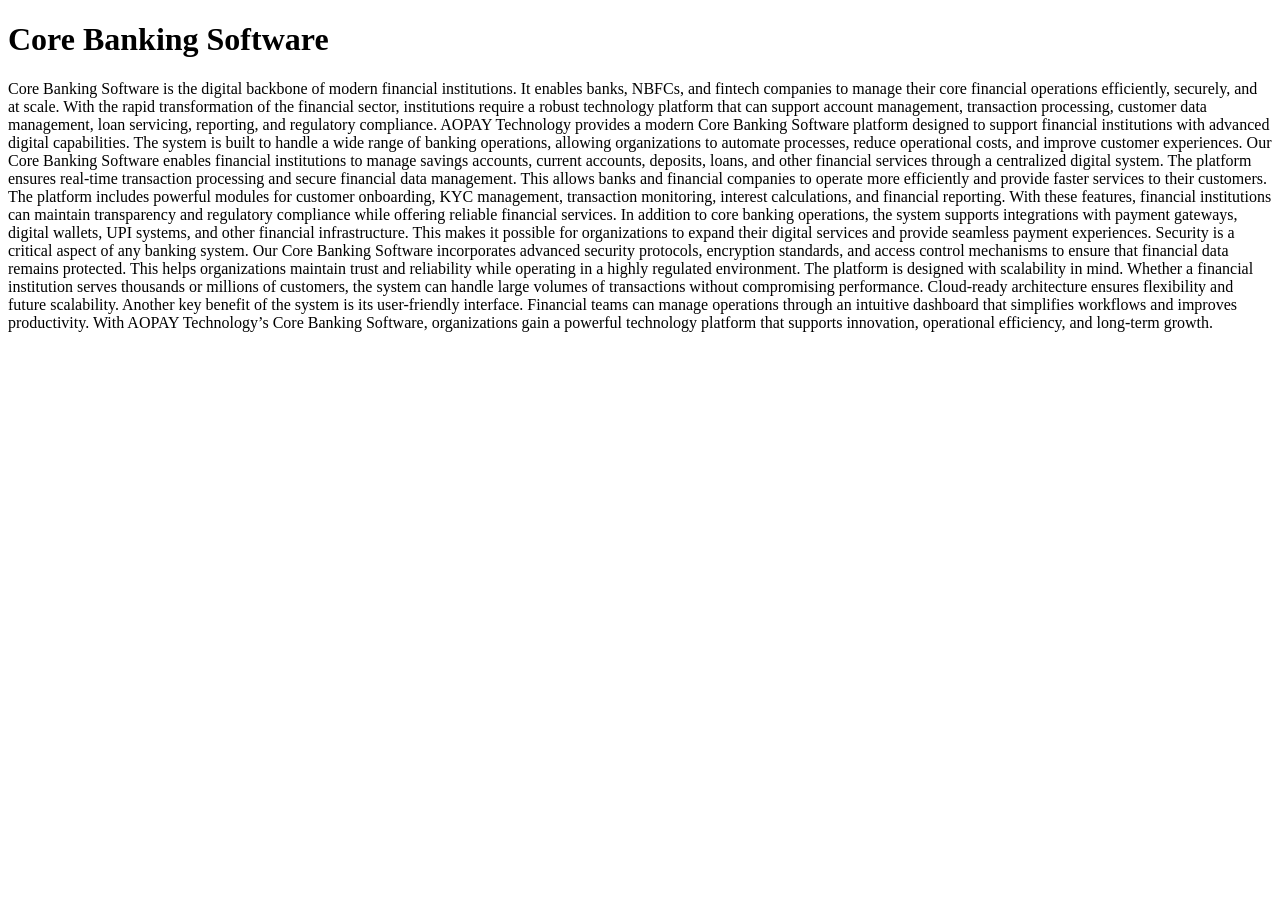
==== solutions/core-banking-software.html @ 965f029a "Create core-banking-software.html" ====
<!DOCTYPE html>
<html lang="en">

<head>

<title>Core Banking Software | AOPAY Technology</title>

<meta name="description" content="Core Banking Software for modern banks, NBFCs and fintech companies.">

<link rel="stylesheet" href="../css/style.css">

</head>

<body>

<h1>Core Banking Software</h1>

<p>

Core Banking Software is the digital backbone of modern financial institutions. It enables banks, NBFCs, and fintech companies to manage their core financial operations efficiently, securely, and at scale. With the rapid transformation of the financial sector, institutions require a robust technology platform that can support account management, transaction processing, customer data management, loan servicing, reporting, and regulatory compliance.

AOPAY Technology provides a modern Core Banking Software platform designed to support financial institutions with advanced digital capabilities. The system is built to handle a wide range of banking operations, allowing organizations to automate processes, reduce operational costs, and improve customer experiences.

Our Core Banking Software enables financial institutions to manage savings accounts, current accounts, deposits, loans, and other financial services through a centralized digital system. The platform ensures real-time transaction processing and secure financial data management. This allows banks and financial companies to operate more efficiently and provide faster services to their customers.

The platform includes powerful modules for customer onboarding, KYC management, transaction monitoring, interest calculations, and financial reporting. With these features, financial institutions can maintain transparency and regulatory compliance while offering reliable financial services.

In addition to core banking operations, the system supports integrations with payment gateways, digital wallets, UPI systems, and other financial infrastructure. This makes it possible for organizations to expand their digital services and provide seamless payment experiences.

Security is a critical aspect of any banking system. Our Core Banking Software incorporates advanced security protocols, encryption standards, and access control mechanisms to ensure that financial data remains protected. This helps organizations maintain trust and reliability while operating in a highly regulated environment.

The platform is designed with scalability in mind. Whether a financial institution serves thousands or millions of customers, the system can handle large volumes of transactions without compromising performance. Cloud-ready architecture ensures flexibility and future scalability.

Another key benefit of the system is its user-friendly interface. Financial teams can manage operations through an intuitive dashboard that simplifies workflows and improves productivity.

With AOPAY Technology’s Core Banking Software, organizations gain a powerful technology platform that supports innovation, operational efficiency, and long-term growth.

</p>

</body>
</html>
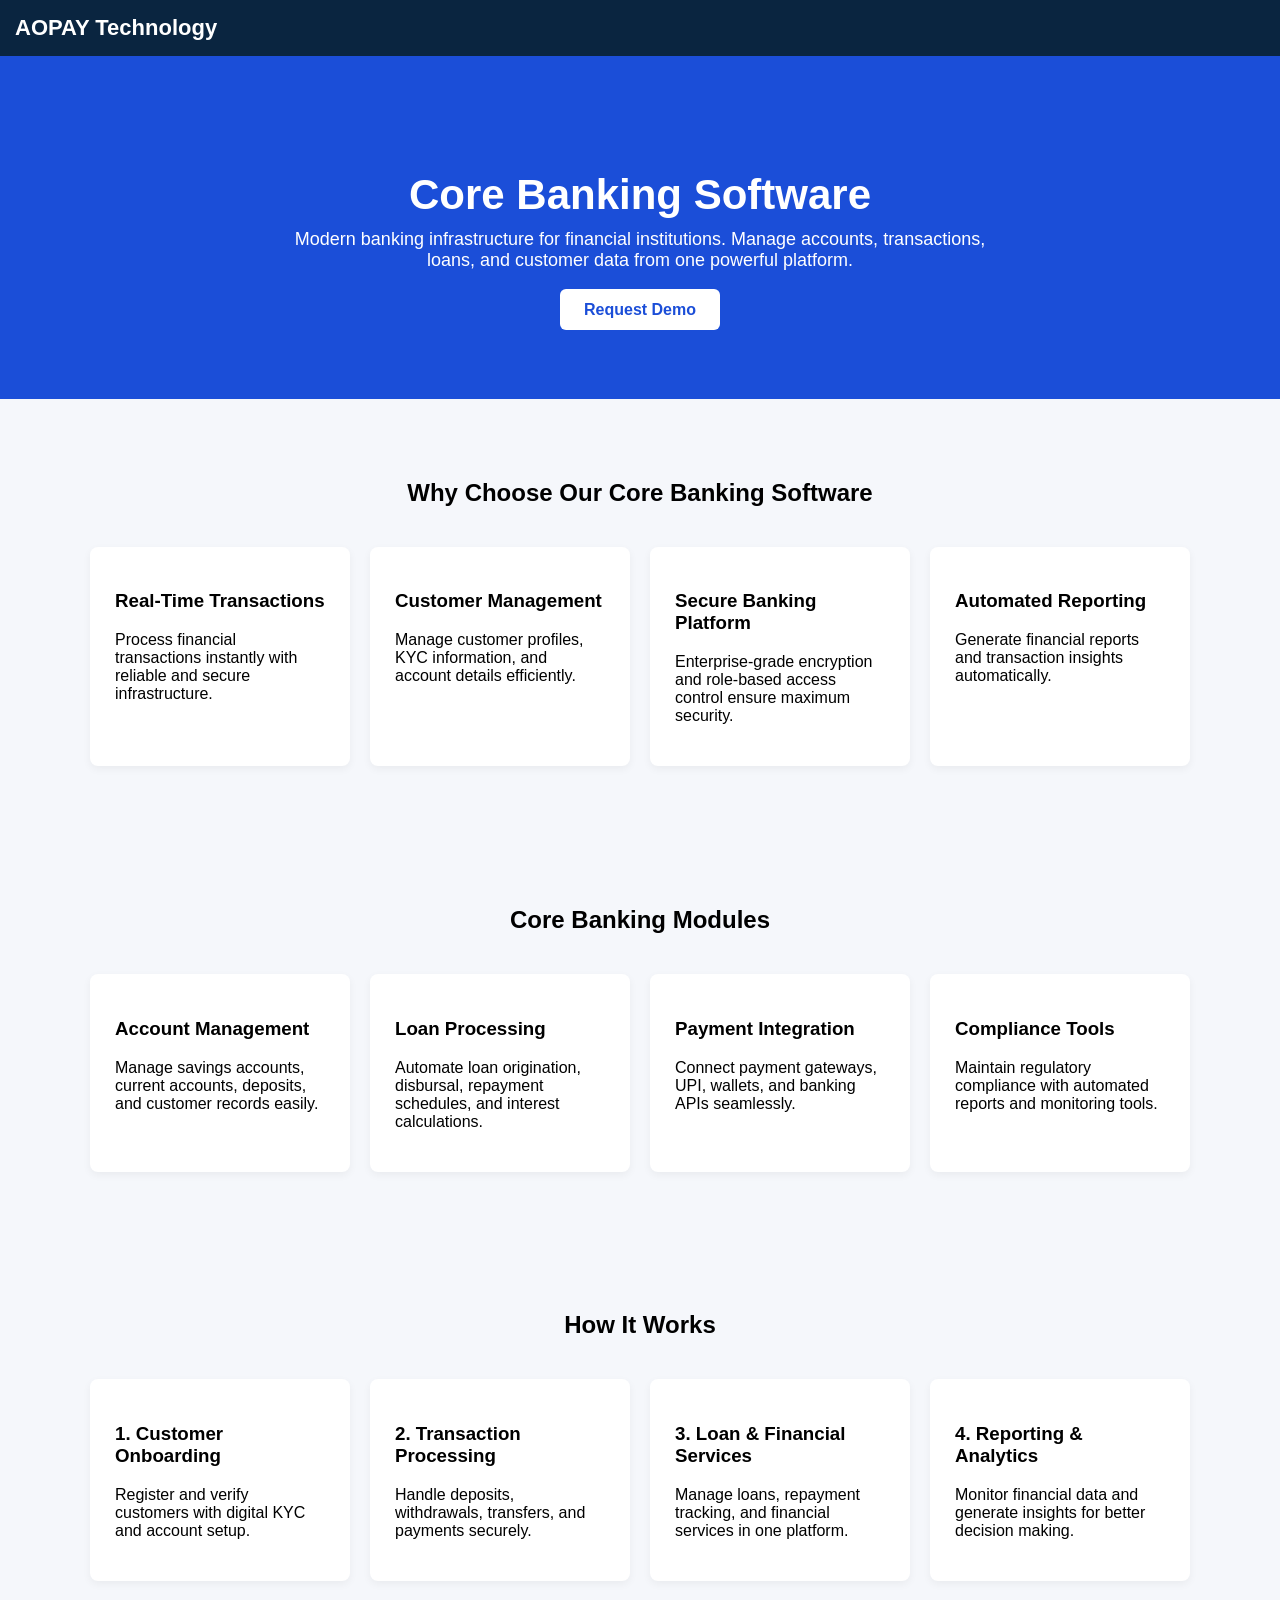
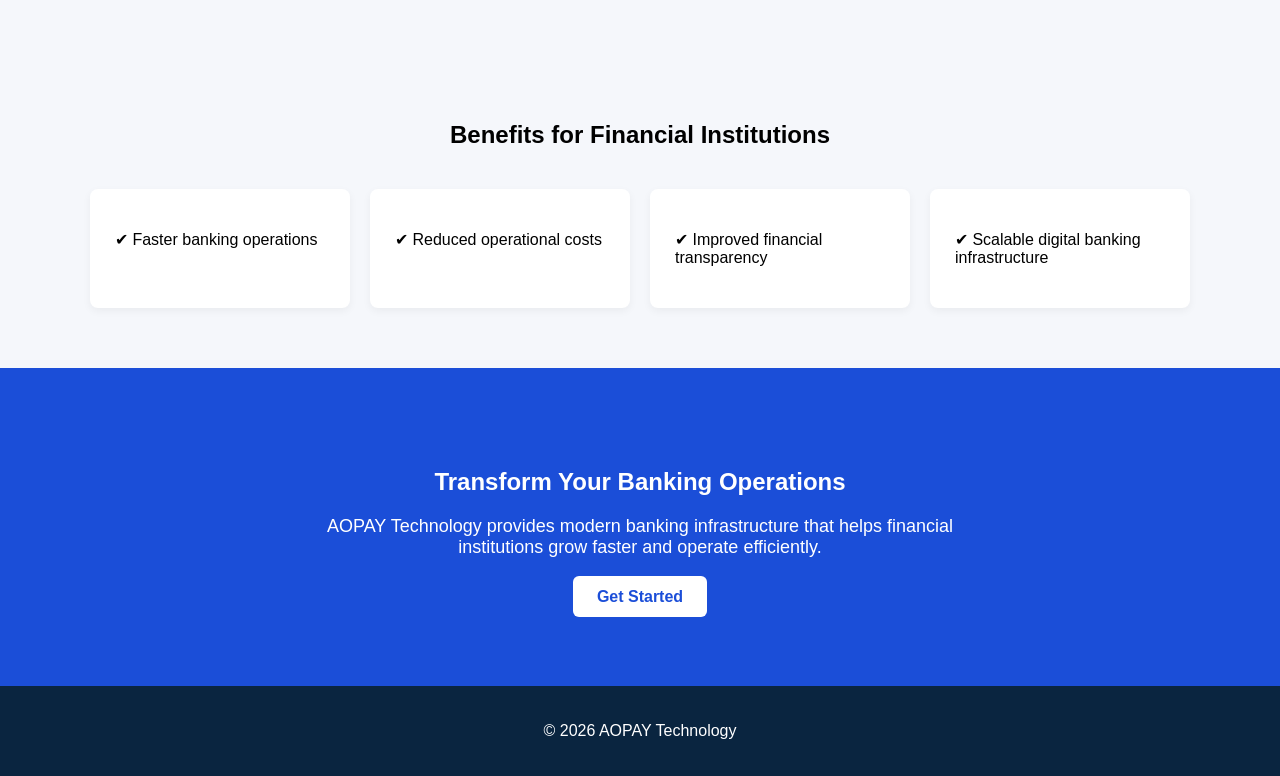
==== commit 86002c57: "Update core-banking-software.html" ====
--- a/solutions/core-banking-software.html
+++ b/solutions/core-banking-software.html
@@ -3,39 +3,269 @@
 
 <head>
 
+<meta charset="UTF-8">
+<meta name="viewport" content="width=device-width, initial-scale=1">
+
 <title>Core Banking Software | AOPAY Technology</title>
 
-<meta name="description" content="Core Banking Software for modern banks, NBFCs and fintech companies.">
+<meta name="description" content="Modern Core Banking Software for banks, NBFCs, and fintech companies. Manage accounts, transactions, loans, and reporting with secure banking technology.">
 
 <link rel="stylesheet" href="../css/style.css">
 
+<style>
+
+body{
+font-family:Arial;
+margin:0;
+background:#f5f7fb;
+}
+
+header{
+background:#0a2540;
+padding:15px;
+}
+
+header a{
+color:white;
+text-decoration:none;
+font-size:22px;
+font-weight:bold;
+}
+
+.hero{
+background:#1b4ed8;
+color:white;
+padding:80px 20px;
+text-align:center;
+}
+
+.hero h1{
+font-size:42px;
+margin-bottom:10px;
+}
+
+.hero p{
+max-width:700px;
+margin:auto;
+font-size:18px;
+}
+
+.cta{
+margin-top:30px;
+}
+
+.cta a{
+background:white;
+color:#1b4ed8;
+padding:12px 24px;
+border-radius:6px;
+text-decoration:none;
+font-weight:bold;
+}
+
+.section{
+padding:60px 20px;
+max-width:1100px;
+margin:auto;
+}
+
+.section h2{
+text-align:center;
+margin-bottom:40px;
+}
+
+.grid{
+display:grid;
+grid-template-columns:repeat(auto-fit,minmax(250px,1fr));
+gap:20px;
+}
+
+.card{
+background:white;
+padding:25px;
+border-radius:8px;
+box-shadow:0 3px 8px rgba(0,0,0,0.05);
+}
+
+.steps{
+display:grid;
+grid-template-columns:repeat(auto-fit,minmax(220px,1fr));
+gap:20px;
+}
+
+footer{
+background:#0a2540;
+color:white;
+text-align:center;
+padding:20px;
+}
+
+</style>
+
 </head>
 
 <body>
 
+<header>
+
+<a href="../index.html">AOPAY Technology</a>
+
+</header>
+
+<section class="hero">
+
 <h1>Core Banking Software</h1>
 
 <p>
 
-Core Banking Software is the digital backbone of modern financial institutions. It enables banks, NBFCs, and fintech companies to manage their core financial operations efficiently, securely, and at scale. With the rapid transformation of the financial sector, institutions require a robust technology platform that can support account management, transaction processing, customer data management, loan servicing, reporting, and regulatory compliance.
-
-AOPAY Technology provides a modern Core Banking Software platform designed to support financial institutions with advanced digital capabilities. The system is built to handle a wide range of banking operations, allowing organizations to automate processes, reduce operational costs, and improve customer experiences.
-
-Our Core Banking Software enables financial institutions to manage savings accounts, current accounts, deposits, loans, and other financial services through a centralized digital system. The platform ensures real-time transaction processing and secure financial data management. This allows banks and financial companies to operate more efficiently and provide faster services to their customers.
-
-The platform includes powerful modules for customer onboarding, KYC management, transaction monitoring, interest calculations, and financial reporting. With these features, financial institutions can maintain transparency and regulatory compliance while offering reliable financial services.
-
-In addition to core banking operations, the system supports integrations with payment gateways, digital wallets, UPI systems, and other financial infrastructure. This makes it possible for organizations to expand their digital services and provide seamless payment experiences.
-
-Security is a critical aspect of any banking system. Our Core Banking Software incorporates advanced security protocols, encryption standards, and access control mechanisms to ensure that financial data remains protected. This helps organizations maintain trust and reliability while operating in a highly regulated environment.
-
-The platform is designed with scalability in mind. Whether a financial institution serves thousands or millions of customers, the system can handle large volumes of transactions without compromising performance. Cloud-ready architecture ensures flexibility and future scalability.
-
-Another key benefit of the system is its user-friendly interface. Financial teams can manage operations through an intuitive dashboard that simplifies workflows and improves productivity.
-
-With AOPAY Technology’s Core Banking Software, organizations gain a powerful technology platform that supports innovation, operational efficiency, and long-term growth.
+Modern banking infrastructure for financial institutions. Manage accounts, transactions, loans, and customer data from one powerful platform.
 
 </p>
 
+<div class="cta">
+<a href="../contact.html">Request Demo</a>
+</div>
+
+</section>
+
+<section class="section">
+
+<h2>Why Choose Our Core Banking Software</h2>
+
+<div class="grid">
+
+<div class="card">
+<h3>Real-Time Transactions</h3>
+<p>Process financial transactions instantly with reliable and secure infrastructure.</p>
+</div>
+
+<div class="card">
+<h3>Customer Management</h3>
+<p>Manage customer profiles, KYC information, and account details efficiently.</p>
+</div>
+
+<div class="card">
+<h3>Secure Banking Platform</h3>
+<p>Enterprise-grade encryption and role-based access control ensure maximum security.</p>
+</div>
+
+<div class="card">
+<h3>Automated Reporting</h3>
+<p>Generate financial reports and transaction insights automatically.</p>
+</div>
+
+</div>
+
+</section>
+
+<section class="section">
+
+<h2>Core Banking Modules</h2>
+
+<div class="grid">
+
+<div class="card">
+<h3>Account Management</h3>
+<p>Manage savings accounts, current accounts, deposits, and customer records easily.</p>
+</div>
+
+<div class="card">
+<h3>Loan Processing</h3>
+<p>Automate loan origination, disbursal, repayment schedules, and interest calculations.</p>
+</div>
+
+<div class="card">
+<h3>Payment Integration</h3>
+<p>Connect payment gateways, UPI, wallets, and banking APIs seamlessly.</p>
+</div>
+
+<div class="card">
+<h3>Compliance Tools</h3>
+<p>Maintain regulatory compliance with automated reports and monitoring tools.</p>
+</div>
+
+</div>
+
+</section>
+
+<section class="section">
+
+<h2>How It Works</h2>
+
+<div class="steps">
+
+<div class="card">
+<h3>1. Customer Onboarding</h3>
+<p>Register and verify customers with digital KYC and account setup.</p>
+</div>
+
+<div class="card">
+<h3>2. Transaction Processing</h3>
+<p>Handle deposits, withdrawals, transfers, and payments securely.</p>
+</div>
+
+<div class="card">
+<h3>3. Loan & Financial Services</h3>
+<p>Manage loans, repayment tracking, and financial services in one platform.</p>
+</div>
+
+<div class="card">
+<h3>4. Reporting & Analytics</h3>
+<p>Monitor financial data and generate insights for better decision making.</p>
+</div>
+
+</div>
+
+</section>
+
+<section class="section">
+
+<h2>Benefits for Financial Institutions</h2>
+
+<div class="grid">
+
+<div class="card">
+<p>✔ Faster banking operations</p>
+</div>
+
+<div class="card">
+<p>✔ Reduced operational costs</p>
+</div>
+
+<div class="card">
+<p>✔ Improved financial transparency</p>
+</div>
+
+<div class="card">
+<p>✔ Scalable digital banking infrastructure</p>
+</div>
+
+</div>
+
+</section>
+
+<section class="hero">
+
+<h2>Transform Your Banking Operations</h2>
+
+<p>
+
+AOPAY Technology provides modern banking infrastructure that helps financial institutions grow faster and operate efficiently.
+
+</p>
+
+<div class="cta">
+<a href="../contact.html">Get Started</a>
+</div>
+
+</section>
+
+<footer>
+
+<p>© 2026 AOPAY Technology</p>
+
+</footer>
+
 </body>
+
 </html>
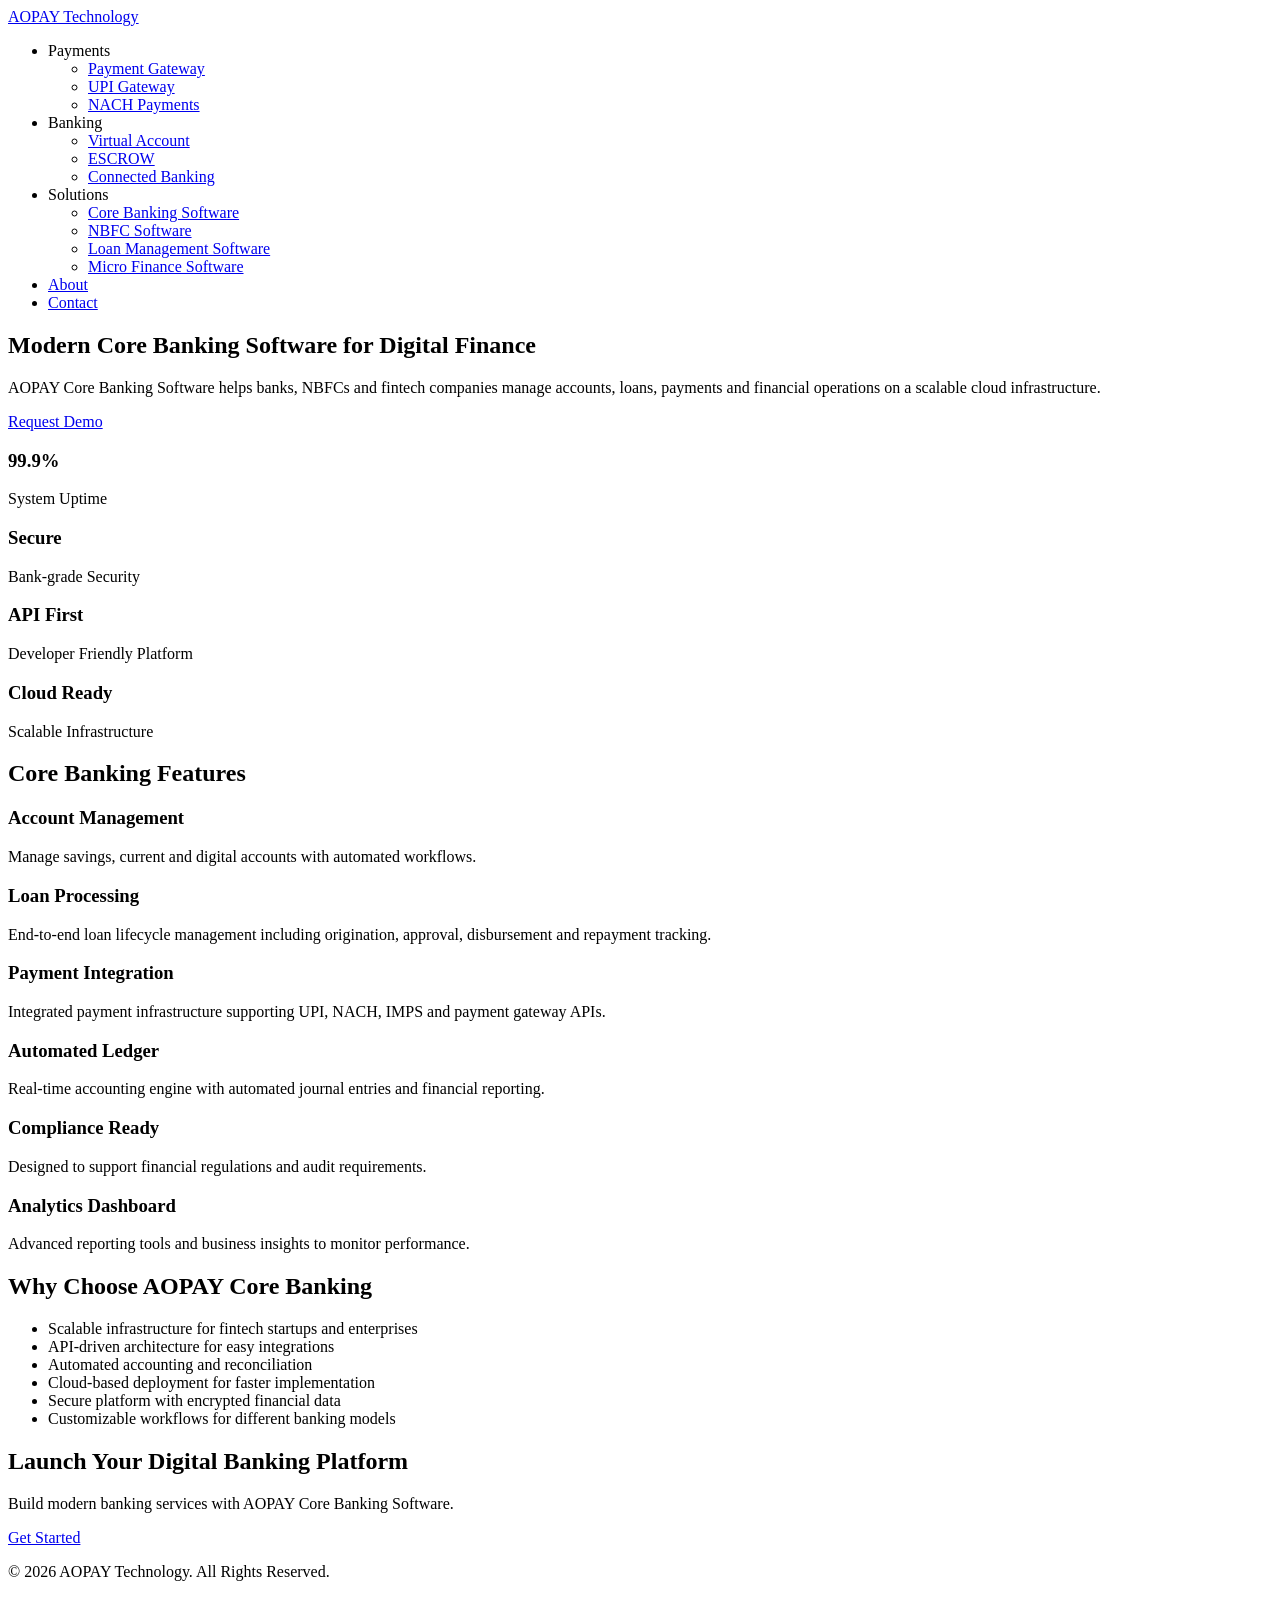
==== commit fd739b7d: "Update core-banking-software.html" ====
--- a/solutions/core-banking-software.html
+++ b/solutions/core-banking-software.html
@@ -1,271 +1,234 @@
 <!DOCTYPE html>
 <html lang="en">
-
 <head>
-
 <meta charset="UTF-8">
-<meta name="viewport" content="width=device-width, initial-scale=1">
+<meta name="viewport" content="width=device-width, initial-scale=1.0">
 
 <title>Core Banking Software | AOPAY Technology</title>
-
-<meta name="description" content="Modern Core Banking Software for banks, NBFCs, and fintech companies. Manage accounts, transactions, loans, and reporting with secure banking technology.">
+<meta name="description" content="Modern Core Banking Software for NBFCs, fintech startups, cooperative banks and financial institutions. Scalable, secure and API-driven banking platform.">
 
 <link rel="stylesheet" href="../css/style.css">
-
-<style>
-
-body{
-font-family:Arial;
-margin:0;
-background:#f5f7fb;
-}
-
-header{
-background:#0a2540;
-padding:15px;
-}
-
-header a{
-color:white;
-text-decoration:none;
-font-size:22px;
-font-weight:bold;
-}
-
-.hero{
-background:#1b4ed8;
-color:white;
-padding:80px 20px;
-text-align:center;
-}
-
-.hero h1{
-font-size:42px;
-margin-bottom:10px;
-}
-
-.hero p{
-max-width:700px;
-margin:auto;
-font-size:18px;
-}
-
-.cta{
-margin-top:30px;
-}
-
-.cta a{
-background:white;
-color:#1b4ed8;
-padding:12px 24px;
-border-radius:6px;
-text-decoration:none;
-font-weight:bold;
-}
-
-.section{
-padding:60px 20px;
-max-width:1100px;
-margin:auto;
-}
-
-.section h2{
-text-align:center;
-margin-bottom:40px;
-}
-
-.grid{
-display:grid;
-grid-template-columns:repeat(auto-fit,minmax(250px,1fr));
-gap:20px;
-}
-
-.card{
-background:white;
-padding:25px;
-border-radius:8px;
-box-shadow:0 3px 8px rgba(0,0,0,0.05);
-}
-
-.steps{
-display:grid;
-grid-template-columns:repeat(auto-fit,minmax(220px,1fr));
-gap:20px;
-}
-
-footer{
-background:#0a2540;
-color:white;
-text-align:center;
-padding:20px;
-}
-
-</style>
-
 </head>
 
 <body>
 
-<header>
-
+<!-- HEADER -->
+<header class="header">
+<div class="container">
+
+<div class="logo">
 <a href="../index.html">AOPAY Technology</a>
-
+</div>
+
+<nav>
+<ul class="menu">
+
+<li class="dropdown">
+Payments
+<ul>
+<li><a href="../payments/payment-gateway.html">Payment Gateway</a></li>
+<li><a href="../payments/upi-payment-gateway.html">UPI Gateway</a></li>
+<li><a href="../payments/nach-payments.html">NACH Payments</a></li>
+</ul>
+</li>
+
+<li class="dropdown">
+Banking
+<ul>
+<li><a href="../banking/virtual-account.html">Virtual Account</a></li>
+<li><a href="../banking/escrow.html">ESCROW</a></li>
+<li><a href="../banking/connected-banking.html">Connected Banking</a></li>
+</ul>
+</li>
+
+<li class="dropdown">
+Solutions
+<ul>
+<li><a href="core-banking.html">Core Banking Software</a></li>
+<li><a href="nbfc-software.html">NBFC Software</a></li>
+<li><a href="loan-management.html">Loan Management Software</a></li>
+<li><a href="microfinance.html">Micro Finance Software</a></li>
+</ul>
+</li>
+
+<li><a href="../about.html">About</a></li>
+<li><a href="../contact.html">Contact</a></li>
+
+</ul>
+</nav>
+
+</div>
 </header>
 
+<!-- HERO SECTION -->
+
 <section class="hero">
-
-<h1>Core Banking Software</h1>
-
-<p>
-
-Modern banking infrastructure for financial institutions. Manage accounts, transactions, loans, and customer data from one powerful platform.
-
-</p>
-
-<div class="cta">
-<a href="../contact.html">Request Demo</a>
-</div>
-
-</section>
-
-<section class="section">
-
-<h2>Why Choose Our Core Banking Software</h2>
-
-<div class="grid">
-
-<div class="card">
-<h3>Real-Time Transactions</h3>
-<p>Process financial transactions instantly with reliable and secure infrastructure.</p>
-</div>
-
-<div class="card">
-<h3>Customer Management</h3>
-<p>Manage customer profiles, KYC information, and account details efficiently.</p>
-</div>
-
-<div class="card">
-<h3>Secure Banking Platform</h3>
-<p>Enterprise-grade encryption and role-based access control ensure maximum security.</p>
-</div>
-
-<div class="card">
-<h3>Automated Reporting</h3>
-<p>Generate financial reports and transaction insights automatically.</p>
-</div>
-
-</div>
-
-</section>
-
-<section class="section">
-
-<h2>Core Banking Modules</h2>
-
-<div class="grid">
-
-<div class="card">
+<div class="container">
+
+<h1>Modern Core Banking Software for Digital Finance</h1>
+
+<p>
+AOPAY Core Banking Software helps banks, NBFCs and fintech companies
+manage accounts, loans, payments and financial operations
+on a scalable cloud infrastructure.
+</p>
+
+<a class="btn-primary" href="../contact.html">Request Demo</a>
+
+</div>
+</section>
+
+<!-- TRUST SECTION -->
+
+<section class="trust">
+
+<div class="container">
+
+<div class="trust-grid">
+
+<div>
+<h3>99.9%</h3>
+<p>System Uptime</p>
+</div>
+
+<div>
+<h3>Secure</h3>
+<p>Bank-grade Security</p>
+</div>
+
+<div>
+<h3>API First</h3>
+<p>Developer Friendly Platform</p>
+</div>
+
+<div>
+<h3>Cloud Ready</h3>
+<p>Scalable Infrastructure</p>
+</div>
+
+</div>
+
+</div>
+</section>
+
+<!-- FEATURES -->
+
+<section class="features">
+
+<div class="container">
+
+<h2>Core Banking Features</h2>
+
+<div class="feature-grid">
+
+<div class="feature">
 <h3>Account Management</h3>
-<p>Manage savings accounts, current accounts, deposits, and customer records easily.</p>
-</div>
-
-<div class="card">
+<p>
+Manage savings, current and digital accounts with automated workflows.
+</p>
+</div>
+
+<div class="feature">
 <h3>Loan Processing</h3>
-<p>Automate loan origination, disbursal, repayment schedules, and interest calculations.</p>
-</div>
-
-<div class="card">
+<p>
+End-to-end loan lifecycle management including origination,
+approval, disbursement and repayment tracking.
+</p>
+</div>
+
+<div class="feature">
 <h3>Payment Integration</h3>
-<p>Connect payment gateways, UPI, wallets, and banking APIs seamlessly.</p>
-</div>
-
-<div class="card">
-<h3>Compliance Tools</h3>
-<p>Maintain regulatory compliance with automated reports and monitoring tools.</p>
-</div>
-
-</div>
-
-</section>
-
-<section class="section">
-
-<h2>How It Works</h2>
-
-<div class="steps">
-
-<div class="card">
-<h3>1. Customer Onboarding</h3>
-<p>Register and verify customers with digital KYC and account setup.</p>
-</div>
-
-<div class="card">
-<h3>2. Transaction Processing</h3>
-<p>Handle deposits, withdrawals, transfers, and payments securely.</p>
-</div>
-
-<div class="card">
-<h3>3. Loan & Financial Services</h3>
-<p>Manage loans, repayment tracking, and financial services in one platform.</p>
-</div>
-
-<div class="card">
-<h3>4. Reporting & Analytics</h3>
-<p>Monitor financial data and generate insights for better decision making.</p>
-</div>
-
-</div>
-
-</section>
-
-<section class="section">
-
-<h2>Benefits for Financial Institutions</h2>
-
-<div class="grid">
-
-<div class="card">
-<p>✔ Faster banking operations</p>
-</div>
-
-<div class="card">
-<p>✔ Reduced operational costs</p>
-</div>
-
-<div class="card">
-<p>✔ Improved financial transparency</p>
-</div>
-
-<div class="card">
-<p>✔ Scalable digital banking infrastructure</p>
-</div>
-
-</div>
-
-</section>
-
-<section class="hero">
-
-<h2>Transform Your Banking Operations</h2>
-
-<p>
-
-AOPAY Technology provides modern banking infrastructure that helps financial institutions grow faster and operate efficiently.
-
-</p>
-
-<div class="cta">
-<a href="../contact.html">Get Started</a>
-</div>
-
-</section>
-
-<footer>
-
-<p>© 2026 AOPAY Technology</p>
+<p>
+Integrated payment infrastructure supporting UPI,
+NACH, IMPS and payment gateway APIs.
+</p>
+</div>
+
+<div class="feature">
+<h3>Automated Ledger</h3>
+<p>
+Real-time accounting engine with automated
+journal entries and financial reporting.
+</p>
+</div>
+
+<div class="feature">
+<h3>Compliance Ready</h3>
+<p>
+Designed to support financial regulations
+and audit requirements.
+</p>
+</div>
+
+<div class="feature">
+<h3>Analytics Dashboard</h3>
+<p>
+Advanced reporting tools and business insights
+to monitor performance.
+</p>
+</div>
+
+</div>
+
+</div>
+</section>
+
+<!-- BENEFITS -->
+
+<section class="benefits">
+
+<div class="container">
+
+<h2>Why Choose AOPAY Core Banking</h2>
+
+<ul>
+
+<li>Scalable infrastructure for fintech startups and enterprises</li>
+
+<li>API-driven architecture for easy integrations</li>
+
+<li>Automated accounting and reconciliation</li>
+
+<li>Cloud-based deployment for faster implementation</li>
+
+<li>Secure platform with encrypted financial data</li>
+
+<li>Customizable workflows for different banking models</li>
+
+</ul>
+
+</div>
+</section>
+
+<!-- CTA -->
+
+<section class="cta">
+
+<div class="container">
+
+<h2>Launch Your Digital Banking Platform</h2>
+
+<p>
+Build modern banking services with AOPAY Core Banking Software.
+</p>
+
+<a class="btn-primary" href="../contact.html">Get Started</a>
+
+</div>
+
+</section>
+
+<!-- FOOTER -->
+
+<footer class="footer">
+
+<div class="container">
+
+<p>© 2026 AOPAY Technology. All Rights Reserved.</p>
+
+</div>
 
 </footer>
 
 </body>
-
 </html>
